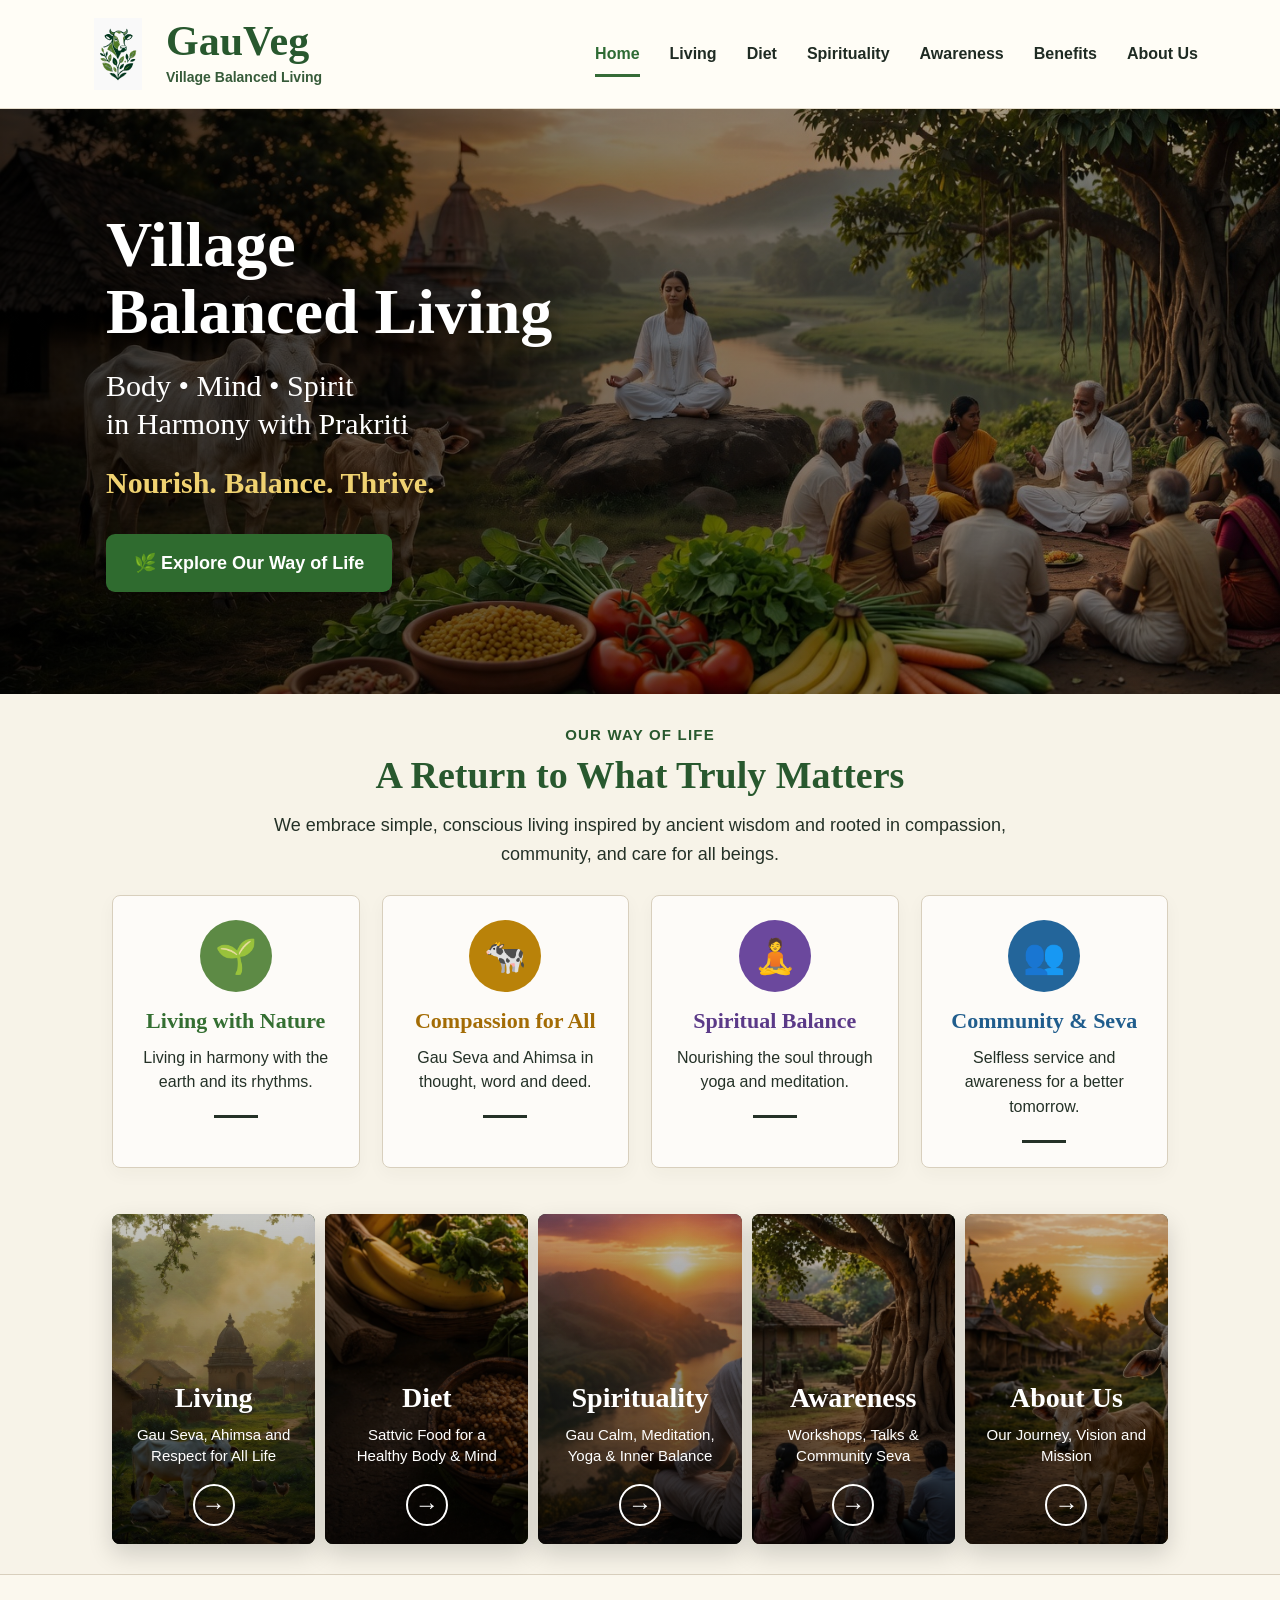
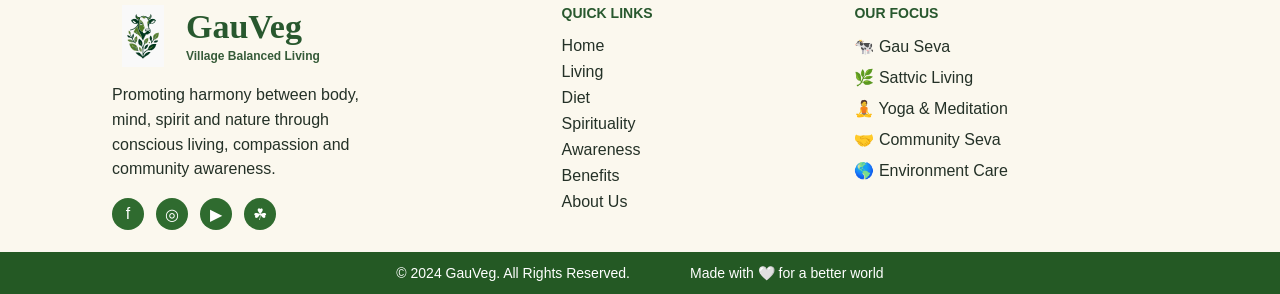
==== index.html @ 04fe0475 "Add files via upload" ====
<!DOCTYPE html>
<html lang="en">
<head>
  <meta charset="UTF-8" />
  <meta name="viewport" content="width=device-width, initial-scale=1.0" />
  <title>GauVeg | Village Balanced Living</title>
  <link rel="stylesheet" href="css/styles.css" />
</head>

<body>

<header class="navbar">
  <div class="nav-inner">
    <a href="index.html" class="brand">
      <img src="images/GauVegLogo.svg" alt="GauVeg Logo" />
      <div>
        <strong>GauVeg</strong>
        <span>Village Balanced Living</span>
      </div>
    </a>

    <nav class="nav-links">
      <a href="index.html" class="active">Home</a>
      <a href="living.html">Living</a>
      <a href="diet.html">Diet</a>
      <a href="spirituality.html">Spirituality</a>
      <a href="awareness.html">Awareness</a>
      <a href="benefits.html">Benefits</a>
      <a href="about.html">About Us</a>
    </nav>
  </div>
</header>

<section class="hero">
  <img src="images/hero.jpg" class="hero-image" alt="Village balanced living" />
  <div class="hero-overlay"></div>

  <div class="hero-content">
    <h1>Village<br>Balanced Living</h1>
    <p>Body • Mind • Spirit<br>in Harmony with Prakriti</p>
    <h3>Nourish. Balance. Thrive.</h3>
    <a href="living.html" class="hero-btn">🌿 Explore Our Way of Life</a>
  </div>
</section>

<section class="intro-section">
  <p class="section-label">OUR WAY OF LIFE</p>
  <h2>A Return to What Truly Matters</h2>
  <p class="intro-text">
    We embrace simple, conscious living inspired by ancient wisdom and rooted in
    compassion, community, and care for all beings.
  </p>

  <div class="feature-grid">
    <a href="living.html" class="feature-card green">
      <div class="feature-icon">🌱</div>
      <h3>Living with Nature</h3>
      <p>Living in harmony with the earth and its rhythms.</p>
      <span></span>
    </a>

    <a href="living.html" class="feature-card saffron">
      <div class="feature-icon">🐄</div>
      <h3>Compassion for All</h3>
      <p>Gau Seva and Ahimsa in thought, word and deed.</p>
      <span></span>
    </a>

    <a href="spirituality.html" class="feature-card purple">
      <div class="feature-icon">🧘</div>
      <h3>Spiritual Balance</h3>
      <p>Nourishing the soul through yoga and meditation.</p>
      <span></span>
    </a>

    <a href="awareness.html" class="feature-card blue">
      <div class="feature-icon">👥</div>
      <h3>Community & Seva</h3>
      <p>Selfless service and awareness for a better tomorrow.</p>
      <span></span>
    </a>
  </div>
</section>

<section class="page-cards">
  <a href="living.html" class="page-card">
    <img src="images/living.jpg" alt="Living" />
    <div>
      <h3>Living</h3>
      <p>Gau Seva, Ahimsa and Respect for All Life</p>
      <b>→</b>
    </div>
  </a>

  <a href="diet.html" class="page-card">
    <img src="images/diet.jpg" alt="Diet" />
    <div>
      <h3>Diet</h3>
      <p>Sattvic Food for a Healthy Body & Mind</p>
      <b>→</b>
    </div>
  </a>

  <a href="spirituality.html" class="page-card">
    <img src="images/spiritual.jpg" alt="Spirituality" />
    <div>
      <h3>Spirituality</h3>
      <p>Gau Calm, Meditation, Yoga & Inner Balance</p>
      <b>→</b>
    </div>
  </a>

  <a href="awareness.html" class="page-card">
    <img src="images/awareness.jpg" alt="Awareness" />
    <div>
      <h3>Awareness</h3>
      <p>Workshops, Talks & Community Seva</p>
      <b>→</b>
    </div>
  </a>

  <a href="about.html" class="page-card">
    <img src="images/about.jpg" alt="About Us" />
    <div>
      <h3>About Us</h3>
      <p>Our Journey, Vision and Mission</p>
      <b>→</b>
    </div>
  </a>
</section>

<footer class="footer">
  <div class="footer-grid">

    <div class="footer-brand">
      <div class="footer-logo-row">
        <img src="images/GauVegLogo.svg" alt="GauVeg Logo" />
        <div>
          <h2>GauVeg</h2>
          <span>Village Balanced Living</span>
        </div>
      </div>

      <p>
        Promoting harmony between body, mind, spirit and nature through conscious living,
        compassion and community awareness.
      </p>

      <div class="social-row">
        <a href="#">f</a>
        <a href="#">◎</a>
        <a href="#">▶</a>
        <a href="#">☘</a>
      </div>
    </div>

    <div class="footer-links">
      <h3>Quick Links</h3>
      <a href="index.html">Home</a>
      <a href="living.html">Living</a>
      <a href="diet.html">Diet</a>
      <a href="spirituality.html">Spirituality</a>
      <a href="awareness.html">Awareness</a>
      <a href="benefits.html">Benefits</a>
      <a href="about.html">About Us</a>
    </div>

    <div class="footer-focus">
      <h3>Our Focus</h3>
      <p>🐄 Gau Seva</p>
      <p>🌿 Sattvic Living</p>
      <p>🧘 Yoga & Meditation</p>
      <p>🤝 Community Seva</p>
      <p>🌎 Environment Care</p>
    </div>

  </div>

  <div class="footer-bottom">
    <span>© 2024 GauVeg. All Rights Reserved.</span>
    <span>Made with 🤍 for a better world</span>
  </div>
</footer>

</body>
</html>
---- css/styles.css ----
* {
  box-sizing: border-box;
}

body {
  margin: 0;
  font-family: Arial, sans-serif;
  color: #243127;
  background: #f7f3e8;
  opacity: 1;
  transition: opacity 0.28s ease;
}

body.page-fade-out {
  opacity: 0;
}

a {
  text-decoration: none;
  color: inherit;
}

/* NAVIGATION */

.navbar {
  background: #fffdf6;
  border-bottom: 1px solid #e4dccb;
  position: sticky;
  top: 0;
  z-index: 100;
}

.nav-inner {
  max-width: 1180px;
  margin: auto;
  height: 108px;
  padding: 0 32px;
  display: flex;
  align-items: center;
  justify-content: space-between;
}

.brand {
  display: flex;
  align-items: center;
  gap: 12px;
}

.brand img {
  width: 72px;
  height: 72px;
  object-fit: contain;
  border-radius: 6px;
}

.brand strong {
  display: block;
  font-family: Georgia, serif;
  font-size: 42px;
  line-height: 0.9;
  color: #28582e;
}

.brand span {
  display: block;
  margin-top: 8px;
  font-size: 14px;
  color: #365b39;
  font-weight: 700;
}

.nav-links {
  display: flex;
  align-items: center;
  gap: 30px;
}

.nav-links a {
  font-size: 16px;
  font-weight: 700;
  color: #1f2b23;
  position: relative;
  padding: 8px 0;
}

.nav-links a::after {
  content: "";
  position: absolute;
  left: 0;
  bottom: -6px;
  width: 0;
  height: 3px;
  background: #356b37;
  transition: 0.3s ease;
}

.nav-links a:hover::after,
.nav-links a.active::after {
  width: 100%;
}

.nav-links a:hover,
.nav-links a.active {
  color: #2e6b34;
}

/* MOBILE MENU */

.menu-toggle {
  display: none;
  width: 42px;
  height: 42px;
  border: 1px solid #d8cfbd;
  background: #fffdf6;
  border-radius: 8px;
  cursor: pointer;
  padding: 9px;
}

.menu-toggle span {
  display: block;
  height: 3px;
  background: #28582e;
  border-radius: 4px;
  margin: 5px 0;
  transition: 0.25s ease;
}

.menu-toggle.active span:nth-child(1) {
  transform: translateY(8px) rotate(45deg);
}

.menu-toggle.active span:nth-child(2) {
  opacity: 0;
}

.menu-toggle.active span:nth-child(3) {
  transform: translateY(-8px) rotate(-45deg);
}

.mobile-menu {
  display: none;
  background: rgba(255, 253, 246, 0.98);
  border-top: 1px solid #e4dccb;
  padding: 18px 24px 24px;
  animation: mobileDrop 0.28s ease;
}

.mobile-menu.open {
  display: block;
}

.mobile-menu a {
  display: block;
  padding: 13px 0;
  color: #28582e;
  font-weight: 700;
  border-bottom: 1px solid #eee4d5;
}

/* HERO */

.hero {
  position: relative;
  height: 585px;
  background: #234c2b;
  overflow: hidden;
  display: flex;
  align-items: center;
}

.page-hero {
  height: 480px;
}

.hero-image {
  position: absolute;
  inset: 0;
  width: 100%;
  height: 100%;
  object-fit: cover;
}

.hero-overlay {
  position: absolute;
  inset: 0;
  background:
    linear-gradient(to right, rgba(0,0,0,0.62), rgba(0,0,0,0.18)),
    linear-gradient(to bottom, rgba(0,0,0,0.1), rgba(0,0,0,0.28));
}

.hero-content {
  position: relative;
  z-index: 2;
  max-width: 1180px;
  width: 100%;
  margin: auto;
  padding: 0 56px;
  color: white;
}

.hero-content h1 {
  font-family: Georgia, serif;
  font-size: 64px;
  line-height: 1.05;
  margin: 0 0 22px;
  color: white;
  text-shadow: 0 4px 18px rgba(0,0,0,0.35);
}

.hero-content p {
  font-family: Georgia, serif;
  font-size: 30px;
  line-height: 1.25;
  margin: 0 0 24px;
  color: white;
}

.hero-content h3 {
  font-family: Georgia, serif;
  font-size: 30px;
  margin: 0 0 34px;
  color: #f0d271;
}

.hero-btn {
  display: inline-flex;
  align-items: center;
  gap: 10px;
  background: #2f6b2f;
  color: white;
  padding: 18px 28px;
  border-radius: 9px;
  font-size: 18px;
  font-weight: 700;
  box-shadow: 0 8px 20px rgba(0,0,0,0.18);
  transition: 0.25s ease;
}

.hero-btn:hover {
  background: #245924;
  transform: translateY(-3px);
}

/* COMMON SECTIONS */

.intro-section {
  max-width: 1120px;
  margin: auto;
  padding: 32px 32px 38px;
  text-align: center;
}

.section-label {
  margin: 0 0 10px;
  color: #28582e;
  font-size: 15px;
  text-transform: uppercase;
  font-weight: 800;
  letter-spacing: 0.08em;
}

.intro-section h2,
.living-text h2 {
  font-family: Georgia, serif;
  color: #28582e;
  font-size: 38px;
  margin: 0 0 14px;
}

.intro-text {
  max-width: 760px;
  margin: 0 auto 26px;
  font-size: 18px;
  line-height: 1.6;
}

/* FEATURE CARDS */

.feature-grid {
  display: grid;
  grid-template-columns: repeat(4, 1fr);
  gap: 22px;
}

.feature-card {
  background: rgba(255,255,255,0.72);
  border: 1px solid #d8cfbd;
  border-radius: 8px;
  min-height: 228px;
  padding: 24px 20px;
  text-align: center;
  box-shadow: 0 6px 18px rgba(50,40,20,0.04);
  transition: 0.25s ease;
}

.feature-card:hover {
  transform: translateY(-7px);
  box-shadow: 0 16px 35px rgba(50,40,20,0.12);
  background: white;
}

.feature-icon {
  width: 72px;
  height: 72px;
  margin: 0 auto 16px;
  border-radius: 50%;
  color: white;
  font-size: 34px;
  display: flex;
  align-items: center;
  justify-content: center;
}

.green .feature-icon { background: #5d8a45; }
.saffron .feature-icon { background: #b98209; }
.purple .feature-icon { background: #6b489d; }
.blue .feature-icon { background: #23659a; }

.green h3 { color: #346f32; }
.saffron h3 { color: #a36c05; }
.purple h3 { color: #5b3a88; }
.blue h3 { color: #205d8d; }

.feature-card h3 {
  font-family: Georgia, serif;
  font-size: 22px;
  margin: 0 0 12px;
}

.feature-card p {
  font-size: 16px;
  line-height: 1.55;
  margin: 0;
}

.feature-card span {
  display: block;
  width: 44px;
  height: 3px;
  margin: 20px auto 0;
  background: currentColor;
}

/* SPLIT SECTIONS */

.living-split {
  max-width: 1120px;
  margin: 0 auto;
  padding: 22px 32px 42px;
  display: grid;
  grid-template-columns: 1fr 1fr;
  gap: 34px;
  align-items: center;
}

.living-image img {
  width: 100%;
  height: 390px;
  object-fit: cover;
  border-radius: 12px;
  box-shadow: 0 14px 30px rgba(0,0,0,0.14);
}

.living-text {
  background: rgba(255,255,255,0.72);
  border: 1px solid #d8cfbd;
  border-radius: 12px;
  padding: 34px;
}

.living-text p {
  font-size: 17px;
  line-height: 1.65;
  color: #3f4a40;
}

/* QUOTE */

.quote-band {
  max-width: 1120px;
  margin: 4px auto 28px;
  padding: 0 32px;
}

.quote-band div {
  min-height: 210px;
  background:
    linear-gradient(to right, rgba(0,0,0,0.58), rgba(0,0,0,0.18)),
    url("../images/living.jpg");
  background-size: cover;
  background-position: center;
  border-radius: 12px;
  display: flex;
  align-items: center;
  padding: 42px;
  color: white;
}

.quote-band p {
  max-width: 560px;
  font-family: Georgia, serif;
  font-size: 30px;
  line-height: 1.25;
  margin: 0;
}

/* PAGE CARDS */

.page-cards {
  max-width: 1120px;
  margin: 0 auto;
  padding: 8px 32px 30px;
  display: grid;
  grid-template-columns: repeat(5, 1fr);
  gap: 10px;
}

.page-card {
  height: 330px;
  position: relative;
  overflow: hidden;
  border-radius: 8px;
  background: #12351f;
  color: white;
  box-shadow: 0 10px 24px rgba(0,0,0,0.16);
  transition: 0.25s ease;
}

.page-card:hover {
  transform: translateY(-5px);
}

.page-card img {
  position: absolute;
  inset: 0;
  width: 100%;
  height: 100%;
  object-fit: cover;
  transition: 0.35s ease;
}

.page-card::after {
  content: "";
  position: absolute;
  inset: 0;
  background:
    linear-gradient(to top, rgba(0,0,0,0.74), rgba(0,0,0,0.1)),
    linear-gradient(to bottom, rgba(0,0,0,0.12), rgba(0,0,0,0.1));
}

.page-card div {
  position: absolute;
  left: 18px;
  right: 18px;
  bottom: 18px;
  z-index: 2;
  text-align: center;
}

.page-card h3 {
  font-family: Georgia, serif;
  font-size: 28px;
  margin: 0 0 10px;
}

.page-card p {
  margin: 0 0 18px;
  font-size: 15px;
  line-height: 1.4;
}

.page-card b {
  width: 42px;
  height: 42px;
  margin: auto;
  display: flex;
  align-items: center;
  justify-content: center;
  border: 2px solid white;
  border-radius: 50%;
  font-size: 24px;
}

.page-card:hover img {
  transform: scale(1.08);
}

/* DIET VARIATION */

.diet-showcase {
  max-width: 1120px;
  margin: 0 auto;
  padding: 12px 32px 34px;
  display: grid;
  grid-template-columns: 0.75fr 1.5fr 0.75fr;
  gap: 18px;
}

.diet-showcase-card {
  background: #fffdf6;
  border: 1px solid #d8cfbd;
  border-radius: 12px;
  padding: 26px;
  min-height: 260px;
  display: flex;
  flex-direction: column;
  justify-content: center;
  box-shadow: 0 8px 22px rgba(50,40,20,0.06);
  transition: 0.25s ease;
}

.diet-showcase-card:hover {
  transform: translateY(-6px);
}

.diet-showcase-card.featured {
  padding: 0;
  overflow: hidden;
  display: grid;
  grid-template-columns: 1fr 1fr;
}

.diet-showcase-card.featured img {
  width: 100%;
  height: 100%;
  object-fit: cover;
}

.diet-showcase-card.featured div {
  padding: 30px;
}

.food-grid {
  display: grid;
  grid-template-columns: repeat(3, 1fr);
  gap: 18px;
  margin-top: 26px;
}

.food-card {
  background: #fffdf6;
  border: 1px solid #d8cfbd;
  border-radius: 12px;
  padding: 24px;
  text-align: center;
  transition: 0.25s ease;
}

.food-card:hover {
  transform: translateY(-6px);
}

.food-card div {
  width: 58px;
  height: 58px;
  margin: 0 auto 14px;
  background: #e8f1ea;
  border-radius: 50%;
  display: flex;
  align-items: center;
  justify-content: center;
  font-size: 28px;
}

/* FOOTER */

.footer {
  background: #fbf8ee;
  border-top: 1px solid #d8cfbd;
}

.footer-grid {
  max-width: 1120px;
  margin: auto;
  padding: 30px 32px 22px;
  display: grid;
  grid-template-columns: 1.3fr 0.8fr 1fr;
  gap: 42px;
}

.footer-logo-row {
  display: flex;
  align-items: center;
  gap: 12px;
}

.footer-logo-row img {
  width: 62px;
  height: 62px;
  object-fit: contain;
}

.footer-logo-row h2 {
  font-family: Georgia, serif;
  color: #28582e;
  font-size: 34px;
  margin: 0;
}

.footer-logo-row span {
  color: #365b39;
  font-size: 12px;
  font-weight: 700;
}

.footer-brand p {
  max-width: 280px;
  margin: 16px 0;
  line-height: 1.55;
}

.social-row {
  display: flex;
  gap: 12px;
}

.social-row a {
  width: 32px;
  height: 32px;
  background: #2f6b2f;
  color: white;
  display: flex;
  align-items: center;
  justify-content: center;
  border-radius: 50%;
}

.footer h3 {
  color: #28582e;
  text-transform: uppercase;
  font-size: 14px;
  margin: 0 0 16px;
}

.footer-links a {
  display: block;
  margin-bottom: 8px;
}

.footer-focus p {
  margin: 0 0 12px;
}

.footer-bottom {
  background: #245924;
  color: white;
  padding: 13px 32px;
  display: flex;
  justify-content: center;
  gap: 60px;
  font-size: 14px;
}

/* MOTION */

.reveal {
  opacity: 0;
  transform: translateY(28px);
  transition: opacity 0.7s ease, transform 0.7s ease;
}

.reveal.visible {
  opacity: 1;
  transform: translateY(0);
}

@keyframes mobileDrop {
  from {
    opacity: 0;
    transform: translateY(-12px);
  }

  to {
    opacity: 1;
    transform: translateY(0);
  }
}

/* RESPONSIVE */

@media (max-width: 1050px) {
  .menu-toggle {
    display: block;
  }

  .nav-links {
    display: none;
  }

  .nav-inner {
    flex-direction: row;
    height: 88px;
  }

  .feature-grid,
  .page-cards,
  .footer-grid,
  .living-split,
  .diet-showcase,
  .diet-showcase-card.featured,
  .food-grid {
    grid-template-columns: 1fr;
  }

  .page-card {
    height: 280px;
  }
}

@media (max-width: 560px) {
  .brand img {
    width: 58px;
    height: 58px;
  }

  .brand strong {
    font-size: 34px;
  }

  .hero {
    height: 500px;
  }

  .hero-content {
    padding: 0 26px;
  }

  .hero-content h1 {
    font-size: 42px;
  }

  .hero-content p,
  .hero-content h3 {
    font-size: 23px;
  }

  .footer-bottom {
    flex-direction: column;
    gap: 8px;
    text-align: center;
  }
}
.diet-rhythm {
  max-width: 1120px;
  margin: 8px auto 34px;
  padding: 34px 32px;
  display: grid;
  grid-template-columns: 0.85fr 1.15fr;
  gap: 34px;
  align-items: center;
  background: #fff8dd;
  border-top: 1px solid #d8cfbd;
  border-bottom: 1px solid #d8cfbd;
}

.rhythm-heading h2 {
  font-family: Georgia, serif;
  color: #28582e;
  font-size: 38px;
  margin: 0 0 14px;
}

.rhythm-heading p {
  color: #3f4a40;
  line-height: 1.6;
}

.rhythm-list {
  display: grid;
  gap: 14px;
}

.rhythm-list div {
  background: #fffdf6;
  border: 1px solid #d8cfbd;
  border-radius: 10px;
  padding: 18px;
}

.rhythm-list strong {
  display: block;
  color: #a36c05;
  font-size: 18px;
  margin-bottom: 8px;
}

.rhythm-list p {
  margin: 0;
  color: #3f4a40;
  line-height: 1.55;
}

@media (max-width: 950px) {
  .diet-rhythm {
    grid-template-columns: 1fr;
  }
}
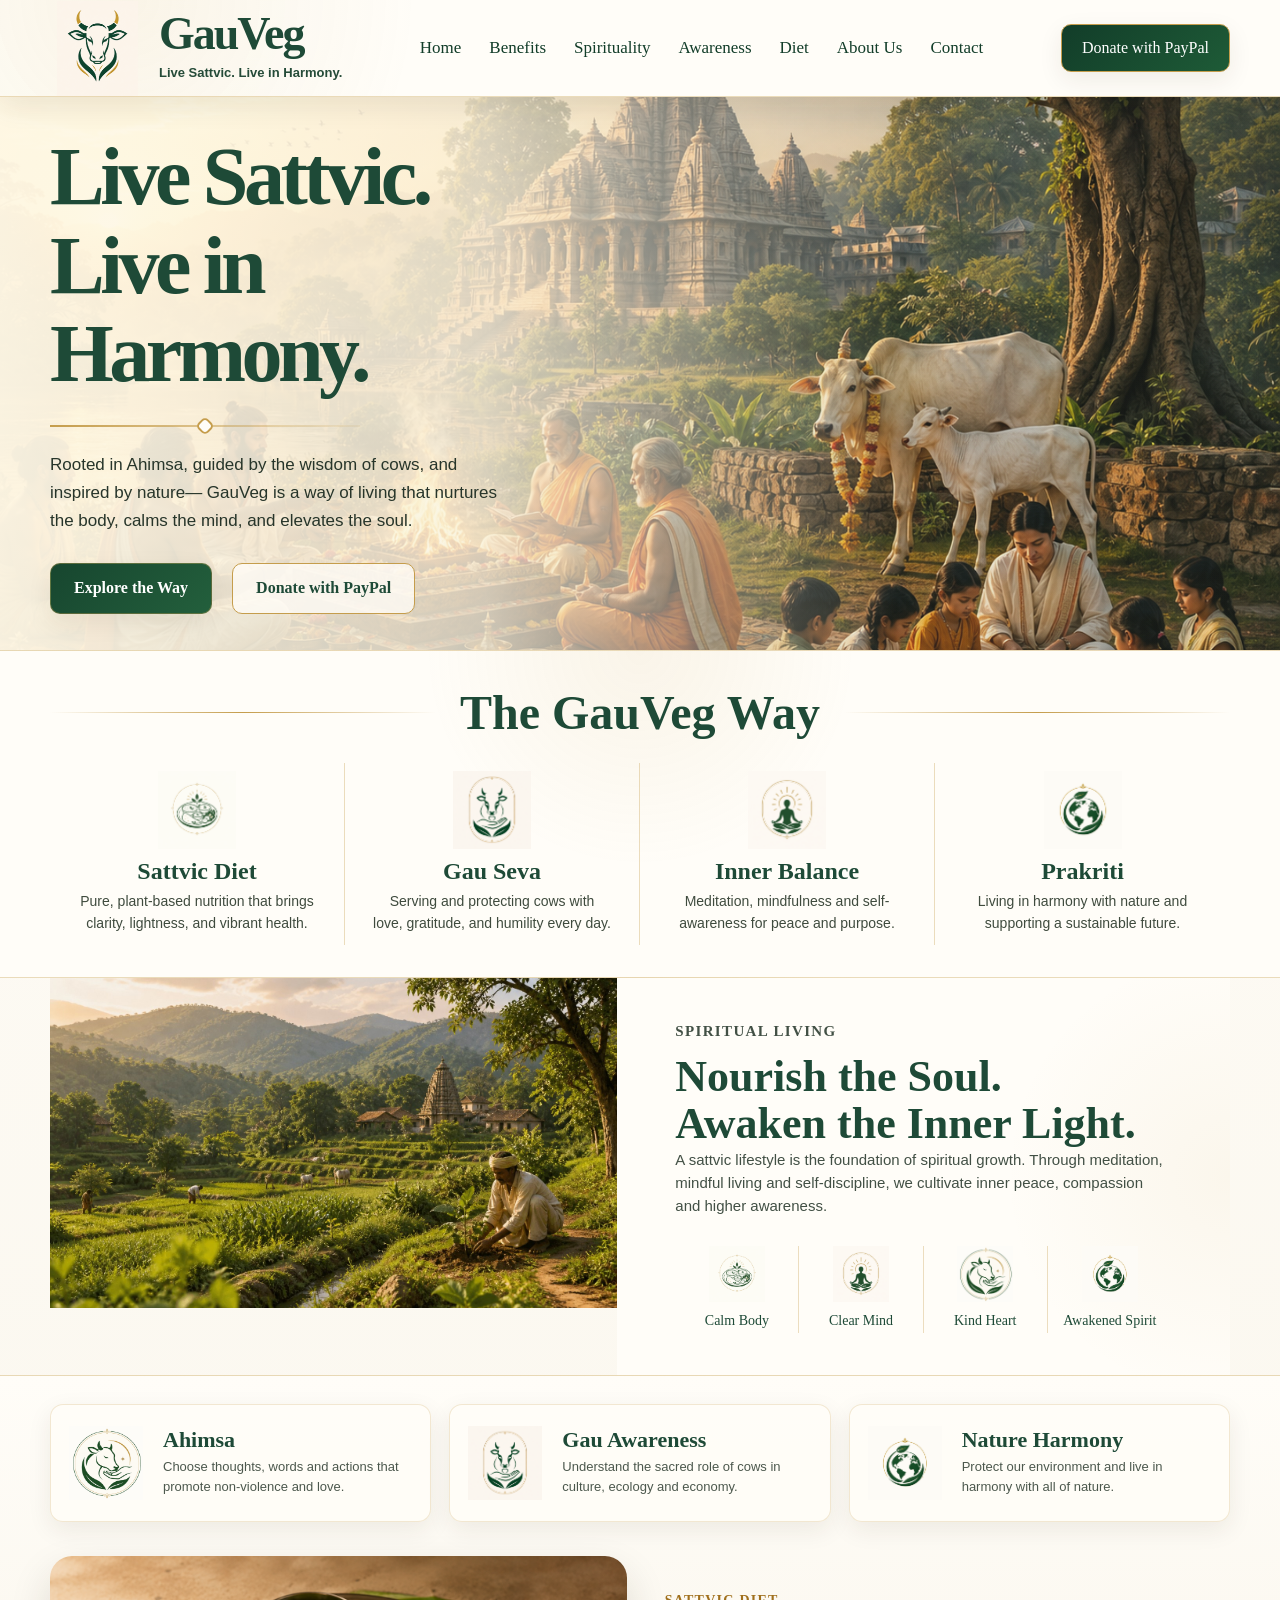
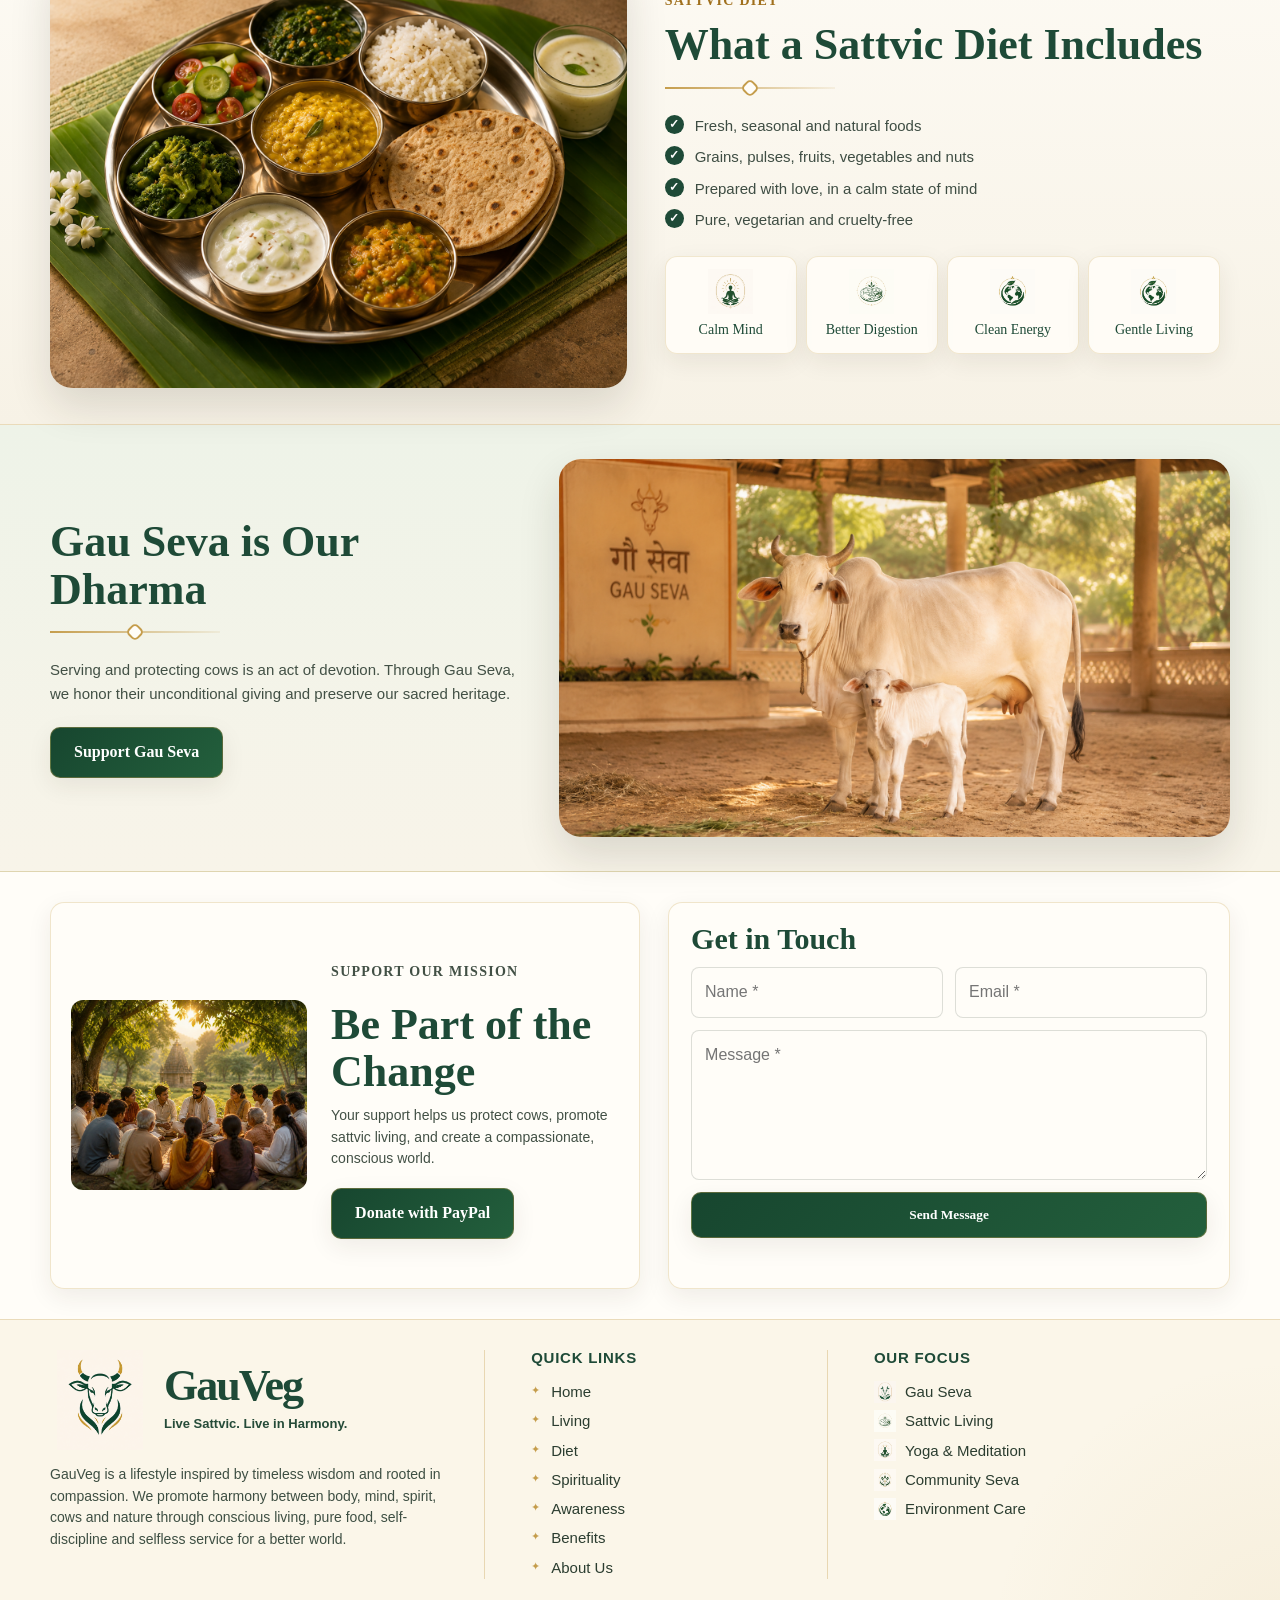
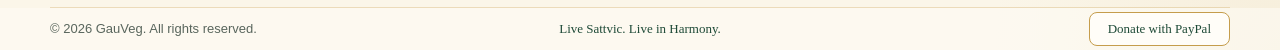
==== commit 9007dd47: "Add files via upload" ====
--- a/index.html
+++ b/index.html
@@ -1,186 +1,322 @@
-<!DOCTYPE html>
-<html lang="en">
-<head>
-  <meta charset="UTF-8" />
-  <meta name="viewport" content="width=device-width, initial-scale=1.0" />
-  <title>GauVeg | Village Balanced Living</title>
-  <link rel="stylesheet" href="css/styles.css" />
-</head>
-
-<body>
-
-<header class="navbar">
-  <div class="nav-inner">
-    <a href="index.html" class="brand">
-      <img src="images/GauVegLogo.svg" alt="GauVeg Logo" />
-      <div>
-        <strong>GauVeg</strong>
-        <span>Village Balanced Living</span>
-      </div>
-    </a>
-
-    <nav class="nav-links">
-      <a href="index.html" class="active">Home</a>
-      <a href="living.html">Living</a>
-      <a href="diet.html">Diet</a>
-      <a href="spirituality.html">Spirituality</a>
-      <a href="awareness.html">Awareness</a>
-      <a href="benefits.html">Benefits</a>
-      <a href="about.html">About Us</a>
-    </nav>
-  </div>
-</header>
-
-<section class="hero">
-  <img src="images/hero.jpg" class="hero-image" alt="Village balanced living" />
-  <div class="hero-overlay"></div>
-
-  <div class="hero-content">
-    <h1>Village<br>Balanced Living</h1>
-    <p>Body • Mind • Spirit<br>in Harmony with Prakriti</p>
-    <h3>Nourish. Balance. Thrive.</h3>
-    <a href="living.html" class="hero-btn">🌿 Explore Our Way of Life</a>
-  </div>
-</section>
-
-<section class="intro-section">
-  <p class="section-label">OUR WAY OF LIFE</p>
-  <h2>A Return to What Truly Matters</h2>
-  <p class="intro-text">
-    We embrace simple, conscious living inspired by ancient wisdom and rooted in
-    compassion, community, and care for all beings.
-  </p>
-
-  <div class="feature-grid">
-    <a href="living.html" class="feature-card green">
-      <div class="feature-icon">🌱</div>
-      <h3>Living with Nature</h3>
-      <p>Living in harmony with the earth and its rhythms.</p>
-      <span></span>
-    </a>
-
-    <a href="living.html" class="feature-card saffron">
-      <div class="feature-icon">🐄</div>
-      <h3>Compassion for All</h3>
-      <p>Gau Seva and Ahimsa in thought, word and deed.</p>
-      <span></span>
-    </a>
-
-    <a href="spirituality.html" class="feature-card purple">
-      <div class="feature-icon">🧘</div>
-      <h3>Spiritual Balance</h3>
-      <p>Nourishing the soul through yoga and meditation.</p>
-      <span></span>
-    </a>
-
-    <a href="awareness.html" class="feature-card blue">
-      <div class="feature-icon">👥</div>
-      <h3>Community & Seva</h3>
-      <p>Selfless service and awareness for a better tomorrow.</p>
-      <span></span>
-    </a>
-  </div>
-</section>
-
-<section class="page-cards">
-  <a href="living.html" class="page-card">
-    <img src="images/living.jpg" alt="Living" />
-    <div>
-      <h3>Living</h3>
-      <p>Gau Seva, Ahimsa and Respect for All Life</p>
-      <b>→</b>
-    </div>
-  </a>
-
-  <a href="diet.html" class="page-card">
-    <img src="images/diet.jpg" alt="Diet" />
-    <div>
-      <h3>Diet</h3>
-      <p>Sattvic Food for a Healthy Body & Mind</p>
-      <b>→</b>
-    </div>
-  </a>
-
-  <a href="spirituality.html" class="page-card">
-    <img src="images/spiritual.jpg" alt="Spirituality" />
-    <div>
-      <h3>Spirituality</h3>
-      <p>Gau Calm, Meditation, Yoga & Inner Balance</p>
-      <b>→</b>
-    </div>
-  </a>
-
-  <a href="awareness.html" class="page-card">
-    <img src="images/awareness.jpg" alt="Awareness" />
-    <div>
-      <h3>Awareness</h3>
-      <p>Workshops, Talks & Community Seva</p>
-      <b>→</b>
-    </div>
-  </a>
-
-  <a href="about.html" class="page-card">
-    <img src="images/about.jpg" alt="About Us" />
-    <div>
-      <h3>About Us</h3>
-      <p>Our Journey, Vision and Mission</p>
-      <b>→</b>
-    </div>
-  </a>
-</section>
-
-<footer class="footer">
-  <div class="footer-grid">
-
-    <div class="footer-brand">
-      <div class="footer-logo-row">
-        <img src="images/GauVegLogo.svg" alt="GauVeg Logo" />
-        <div>
-          <h2>GauVeg</h2>
-          <span>Village Balanced Living</span>
-        </div>
-      </div>
-
-      <p>
-        Promoting harmony between body, mind, spirit and nature through conscious living,
-        compassion and community awareness.
-      </p>
-
-      <div class="social-row">
-        <a href="#">f</a>
-        <a href="#">◎</a>
-        <a href="#">▶</a>
-        <a href="#">☘</a>
-      </div>
-    </div>
-
-    <div class="footer-links">
-      <h3>Quick Links</h3>
-      <a href="index.html">Home</a>
-      <a href="living.html">Living</a>
-      <a href="diet.html">Diet</a>
-      <a href="spirituality.html">Spirituality</a>
-      <a href="awareness.html">Awareness</a>
-      <a href="benefits.html">Benefits</a>
-      <a href="about.html">About Us</a>
-    </div>
-
-    <div class="footer-focus">
-      <h3>Our Focus</h3>
-      <p>🐄 Gau Seva</p>
-      <p>🌿 Sattvic Living</p>
-      <p>🧘 Yoga & Meditation</p>
-      <p>🤝 Community Seva</p>
-      <p>🌎 Environment Care</p>
-    </div>
-
-  </div>
-
-  <div class="footer-bottom">
-    <span>© 2024 GauVeg. All Rights Reserved.</span>
-    <span>Made with 🤍 for a better world</span>
-  </div>
-</footer>
-
-</body>
-</html>+<!DOCTYPE html>
+<html lang="en">
+<head>
+  <meta charset="UTF-8" />
+  <meta name="viewport" content="width=device-width, initial-scale=1.0" />
+
+  <title>GauVeg | Live Sattvic. Live in Harmony.</title>
+  <meta name="description" content="GauVeg promotes sattvic living, Gau Seva, spiritual awareness, compassion, and harmony with nature." />
+
+  <link rel="icon" href="assets/favicons/favicon-app-icon.png" sizes="any" />
+  <link rel="icon" type="image/svg+xml" href="assets/favicons/favicon-app-icon.png" />
+  <link rel="apple-touch-icon" href="assets/favicons/favicon-app-icon.png" />
+  <link rel="stylesheet" href="styles.css" />
+</head>
+
+<body>
+  <header class="site-header">
+    <div class="container nav-shell">
+      <a href="#home" class="brand" aria-label="GauVeg home">
+        <img src="assets/logos/logo-header-emblem.png" alt="GauVeg cow logo" />
+        <span>
+          <strong>GauVeg</strong>
+          <small>Live Sattvic. Live in Harmony.</small>
+        </span>
+      </a>
+
+      <input type="checkbox" id="nav-toggle" class="nav-toggle" aria-label="Open navigation" />
+      <label for="nav-toggle" class="hamburger" aria-hidden="true">
+        <span></span><span></span><span></span>
+      </label>
+
+      <nav class="main-nav" aria-label="Primary navigation">
+        <a href="#home">Home</a>
+        <a href="#benefits">Benefits</a>
+        <a href="#spirituality">Spirituality</a>
+        <a href="#awareness">Awareness</a>
+        <a href="#diet">Diet</a>
+        <a href="#about">About Us</a>
+        <a href="#contact">Contact</a>
+      </nav>
+
+      <a class="donate-nav" href="https://www.paypal.com/donate/?hosted_button_id=8T9EJ3S82WH7Y" target="_blank" rel="noopener">
+        Donate with PayPal
+      </a>
+    </div>
+  </header>
+
+  <main id="home">
+    <section class="hero">
+      <div class="hero-bg">
+        <img src="assets/images/hero-landscape.jpg" alt="Temple landscape with peaceful cows and nature" />
+      </div>
+
+      <div class="container hero-content">
+        <div class="hero-copy">
+          <h1>Live Sattvic.<br />Live in Harmony.</h1>
+          <div class="gold-rule" aria-hidden="true"><span></span></div>
+          <p>
+            Rooted in Ahimsa, guided by the wisdom of cows, and inspired by nature—
+            GauVeg is a way of living that nurtures the body, calms the mind,
+            and elevates the soul.
+          </p>
+
+          <div class="hero-actions">
+            <a class="btn btn-primary" href="#benefits">Explore the Way</a>
+            <a class="btn btn-secondary" href="https://www.paypal.com/donate/?hosted_button_id=8T9EJ3S82WH7Y" target="_blank" rel="noopener">
+              Donate with PayPal
+            </a>
+          </div>
+        </div>
+      </div>
+    </section>
+
+    <section id="benefits" class="way-section">
+      <div class="container">
+        <div class="section-title">
+          <div class="line"></div>
+          <h2>The GauVeg Way</h2>
+          <div class="line"></div>
+        </div>
+
+        <div class="way-grid">
+          <article>
+            <img src="assets/icons/icon-sattvic-living.png" alt="" aria-hidden="true" />
+            <h3>Sattvic Diet</h3>
+            <p>Pure, plant-based nutrition that brings clarity, lightness, and vibrant health.</p>
+          </article>
+
+          <article>
+            <img src="assets/icons/icon-gau-seva.png" alt="" aria-hidden="true" />
+            <h3>Gau Seva</h3>
+            <p>Serving and protecting cows with love, gratitude, and humility every day.</p>
+          </article>
+
+          <article>
+            <img src="assets/icons/icon-yoga-meditation.png" alt="" aria-hidden="true" />
+            <h3>Inner Balance</h3>
+            <p>Meditation, mindfulness and self-awareness for peace and purpose.</p>
+          </article>
+
+          <article>
+            <img src="assets/icons/icon-environment-care.png" alt="" aria-hidden="true" />
+            <h3>Prakriti</h3>
+            <p>Living in harmony with nature and supporting a sustainable future.</p>
+          </article>
+        </div>
+      </div>
+    </section>
+
+    <section id="spirituality" class="spiritual-section panel-section">
+      <div class="container split-panel">
+        <div class="image-panel">
+          <img src="assets/images/spirituality.jpg" alt="Meditation and sunrise in a spiritual landscape" />
+        </div>
+
+        <div class="copy-panel">
+          <p class="eyebrow">Spiritual Living</p>
+          <h2>Nourish the Soul.<br />Awaken the Inner Light.</h2>
+          <p>
+            A sattvic lifestyle is the foundation of spiritual growth. Through meditation,
+            mindful living and self-discipline, we cultivate inner peace, compassion
+            and higher awareness.
+          </p>
+
+          <div class="mini-icons">
+            <div>
+              <img src="assets/icons/icon-sattvic-living.png" alt="" aria-hidden="true" />
+              <span>Calm Body</span>
+            </div>
+            <div>
+              <img src="assets/icons/icon-yoga-meditation.png" alt="" aria-hidden="true" />
+              <span>Clear Mind</span>
+            </div>
+            <div>
+              <img src="assets/icons/icon-ahimsa.png" alt="" aria-hidden="true" />
+              <span>Kind Heart</span>
+            </div>
+            <div>
+              <img src="assets/icons/icon-environment-care.png" alt="" aria-hidden="true" />
+              <span>Awakened Spirit</span>
+            </div>
+          </div>
+        </div>
+      </div>
+    </section>
+
+    <section id="awareness" class="awareness-diet-zone">
+      <div class="container">
+        <div class="awareness-cards">
+          <article>
+            <img src="assets/icons/icon-ahimsa.png" alt="" aria-hidden="true" />
+            <div>
+              <h3>Ahimsa</h3>
+              <p>Choose thoughts, words and actions that promote non-violence and love.</p>
+            </div>
+          </article>
+
+          <article>
+            <img src="assets/icons/icon-gau-seva.png" alt="" aria-hidden="true" />
+            <div>
+              <h3>Gau Awareness</h3>
+              <p>Understand the sacred role of cows in culture, ecology and economy.</p>
+            </div>
+          </article>
+
+          <article>
+            <img src="assets/icons/icon-environment-care.png" alt="" aria-hidden="true" />
+            <div>
+              <h3>Nature Harmony</h3>
+              <p>Protect our environment and live in harmony with all of nature.</p>
+            </div>
+          </article>
+        </div>
+
+        <div id="diet" class="diet-row">
+          <div class="diet-image">
+            <img src="assets/images/sattvic-meal.png" alt="Sattvic vegetarian meal" />
+          </div>
+
+          <div class="diet-copy">
+            <p class="eyebrow">Sattvic Diet</p>
+            <h2>What a Sattvic Diet Includes</h2>
+            <div class="gold-rule slim" aria-hidden="true"><span></span></div>
+
+            <ul class="check-list">
+              <li>Fresh, seasonal and natural foods</li>
+              <li>Grains, pulses, fruits, vegetables and nuts</li>
+              <li>Prepared with love, in a calm state of mind</li>
+              <li>Pure, vegetarian and cruelty-free</li>
+            </ul>
+
+            <div class="diet-benefits">
+              <article>
+                <img src="assets/icons/icon-yoga-meditation.png" alt="" aria-hidden="true" />
+                <span>Calm Mind</span>
+              </article>
+              <article>
+                <img src="assets/icons/icon-sattvic-living.png" alt="" aria-hidden="true" />
+                <span>Better Digestion</span>
+              </article>
+              <article>
+                <img src="assets/icons/icon-environment-care.png" alt="" aria-hidden="true" />
+                <span>Clean Energy</span>
+              </article>
+              <article>
+                <img src="assets/icons/icon-environment-care.png" alt="" aria-hidden="true" />
+                <span>Gentle Living</span>
+              </article>
+            </div>
+          </div>
+        </div>
+      </div>
+    </section>
+
+    <section class="gau-section">
+      <div class="container gau-row">
+        <div class="gau-copy">
+          <h2>Gau Seva is Our Dharma</h2>
+          <div class="gold-rule slim" aria-hidden="true"><span></span></div>
+          <p>
+            Serving and protecting cows is an act of devotion. Through Gau Seva,
+            we honor their unconditional giving and preserve our sacred heritage.
+          </p>
+
+          <a class="btn btn-primary" href="https://www.paypal.com/donate/?hosted_button_id=8T9EJ3S82WH7Y" target="_blank" rel="noopener">
+            Support Gau Seva
+          </a>
+        </div>
+
+        <div class="gau-image">
+          <img src="assets/images/gau-seva.jpg" alt="Cow and calf in a peaceful shelter" />
+        </div>
+      </div>
+    </section>
+
+    <section id="contact" class="support-contact">
+      <div class="container support-contact-row">
+        <div id="about" class="support-card">
+          <div class="support-photo">
+            <img src="assets/images/community.jpg" alt="Community gathering for conscious living" />
+          </div>
+
+          <div class="support-copy">
+            <p class="eyebrow">Support Our Mission</p>
+            <h2>Be Part of the Change</h2>
+            <p>
+              Your support helps us protect cows, promote sattvic living,
+              and create a compassionate, conscious world.
+            </p>
+            <a class="btn btn-primary" href="https://www.paypal.com/donate/?hosted_button_id=8T9EJ3S82WH7Y" target="_blank" rel="noopener">
+              Donate with PayPal
+            </a>
+          </div>
+        </div>
+
+        <form id="contactForm" class="contact-form">
+          <h2>Get in Touch</h2>
+          <div class="field-row">
+            <input type="text" name="name" placeholder="Name *" required />
+            <input type="email" name="email" placeholder="Email *" required />
+          </div>
+          <textarea name="message" rows="5" placeholder="Message *" required></textarea>
+          <button type="submit" class="btn btn-primary">Send Message</button>
+          <p id="formStatus" class="form-status" aria-live="polite"></p>
+        </form>
+      </div>
+    </section>
+  </main>
+
+  <footer class="site-footer">
+    <div class="container footer-main">
+      <div class="footer-about">
+        <a class="footer-brand" href="#home">
+          <img src="assets/logos/logo-header-emblem.png" alt="GauVeg logo" />
+          <span>
+            <strong>GauVeg</strong>
+            <small>Live Sattvic. Live in Harmony.</small>
+          </span>
+        </a>
+
+        <p>
+          GauVeg is a lifestyle inspired by timeless wisdom and rooted in compassion.
+          We promote harmony between body, mind, spirit, cows and nature through
+          conscious living, pure food, self-discipline and selfless service for a better world.
+        </p>
+      </div>
+
+      <div class="footer-links">
+        <h3>Quick Links</h3>
+        <a href="#home">Home</a>
+        <a href="#benefits">Living</a>
+        <a href="#diet">Diet</a>
+        <a href="#spirituality">Spirituality</a>
+        <a href="#awareness">Awareness</a>
+        <a href="#benefits">Benefits</a>
+        <a href="#about">About Us</a>
+      </div>
+
+      <div class="footer-focus">
+        <h3>Our Focus</h3>
+        <div><img src="assets/icons/icon-gau-seva.png" alt="" aria-hidden="true" /> Gau Seva</div>
+        <div><img src="assets/icons/icon-sattvic-living.png" alt="" aria-hidden="true" /> Sattvic Living</div>
+        <div><img src="assets/icons/icon-yoga-meditation.png" alt="" aria-hidden="true" /> Yoga &amp; Meditation</div>
+        <div><img src="assets/icons/icon-community-seva.png" alt="" aria-hidden="true" /> Community Seva</div>
+        <div><img src="assets/icons/icon-environment-care.png" alt="" aria-hidden="true" /> Environment Care</div>
+      </div>
+    </div>
+
+    <div class="footer-bottom">
+      <div class="container footer-bottom-inner">
+        <p>© 2026 GauVeg. All rights reserved.</p>
+        <p>Live Sattvic. Live in Harmony.</p>
+        <a href="https://www.paypal.com/donate/?hosted_button_id=8T9EJ3S82WH7Y" target="_blank" rel="noopener">
+          Donate with PayPal
+        </a>
+      </div>
+    </div>
+  </footer>
+
+  <script src="contact-form.js"></script>
+</body>
+</html>
--- a/styles.css
+++ b/styles.css
@@ -0,0 +1,1133 @@
+/* ==========================================================
+   GauVeg Website V4
+   Premium Indian organic editorial approach
+   ========================================================== */
+
+:root {
+  --cream: #f7f2e6;
+  --cream-2: #fffdf8;
+  --warm: #efe4cc;
+  --green: #1e4a37;
+  --green-2: #123d29;
+  --green-3: #6e8c6a;
+  --gold: #c59d4c;
+  --gold-2: #d9b66b;
+  --ink: #233328;
+  --muted: #5c6a5f;
+  --line: rgba(197, 157, 76, 0.36);
+  --shadow: 0 18px 42px rgba(45, 35, 20, 0.14);
+  --soft-shadow: 0 8px 24px rgba(45, 35, 20, 0.08);
+  --max: 1180px;
+}
+
+* {
+  box-sizing: border-box;
+}
+
+html {
+  scroll-behavior: smooth;
+  scroll-padding-top: 92px;
+}
+
+body {
+  margin: 0;
+  color: var(--ink);
+  background:
+    radial-gradient(circle at top left, rgba(197, 157, 76, 0.12), transparent 28%),
+    linear-gradient(180deg, #fffdf8 0%, #f7f2e6 100%);
+  font-family: Arial, Helvetica, sans-serif;
+  line-height: 1.55;
+}
+
+img {
+  display: block;
+  max-width: 100%;
+}
+
+a {
+  color: inherit;
+  text-decoration: none;
+}
+
+.container {
+  width: min(var(--max), calc(100% - 36px));
+  margin-inline: auto;
+}
+
+h1,
+h2,
+h3 {
+  margin: 0;
+  color: var(--green);
+  font-family: Georgia, "Times New Roman", serif;
+  line-height: 1.08;
+}
+
+p {
+  margin: 0;
+}
+
+.site-header {
+  position: sticky;
+  top: 0;
+  z-index: 50;
+  background:
+    radial-gradient(circle at 10% 0%, rgba(197, 157, 76, 0.09), transparent 25%),
+    rgba(255, 253, 248, 0.96);
+  border-bottom: 1px solid rgba(197, 157, 76, 0.35);
+  box-shadow: 0 10px 26px rgba(34, 27, 18, 0.08);
+  backdrop-filter: blur(16px);
+}
+
+.nav-shell {
+  min-height: 88px;
+  display: grid;
+  grid-template-columns: auto 1fr auto;
+  gap: 24px;
+  align-items: center;
+}
+
+.brand {
+  display: inline-flex;
+  align-items: center;
+  gap: 12px;
+}
+
+.brand img {
+  width: 60px;
+  height: 60px;
+}
+
+.brand span {
+  display: grid;
+}
+
+.brand strong {
+  color: var(--green);
+  font-family: Georgia, "Times New Roman", serif;
+  font-size: 41px;
+  line-height: 0.9;
+  letter-spacing: -0.035em;
+}
+
+.brand small {
+  margin-top: 8px;
+  color: #2d4e3a;
+  font-size: 12px;
+  font-weight: 700;
+}
+
+.main-nav {
+  justify-self: center;
+  display: flex;
+  align-items: center;
+  gap: clamp(16px, 2.3vw, 28px);
+  color: var(--green-2);
+  font-family: Georgia, "Times New Roman", serif;
+  font-size: 17px;
+}
+
+.main-nav a {
+  position: relative;
+  padding: 8px 0;
+}
+
+.main-nav a::after {
+  content: "";
+  position: absolute;
+  left: 50%;
+  bottom: 0;
+  width: 0;
+  height: 2px;
+  border-radius: 99px;
+  background: var(--gold);
+  transform: translateX(-50%);
+  transition: width 0.22s ease;
+}
+
+.main-nav a:hover::after {
+  width: 100%;
+}
+
+.donate-nav {
+  justify-self: end;
+  display: inline-flex;
+  min-height: 44px;
+  align-items: center;
+  justify-content: center;
+  padding: 11px 20px;
+  border-radius: 10px;
+  color: #fff;
+  background: linear-gradient(135deg, var(--green-2), #1e5b37);
+  border: 1px solid var(--gold);
+  box-shadow: var(--soft-shadow);
+  font-family: Georgia, "Times New Roman", serif;
+  font-size: 16px;
+}
+
+.nav-toggle,
+.hamburger {
+  display: none;
+}
+
+.btn {
+  display: inline-flex;
+  min-height: 46px;
+  align-items: center;
+  justify-content: center;
+  gap: 8px;
+  padding: 12px 23px;
+  border-radius: 10px;
+  border: 1px solid transparent;
+  font-weight: 700;
+  font-family: Georgia, "Times New Roman", serif;
+  transition: transform 0.22s ease, box-shadow 0.22s ease, filter 0.22s ease;
+  cursor: pointer;
+}
+
+.btn:hover {
+  transform: translateY(-2px);
+  box-shadow: var(--shadow);
+  filter: saturate(1.08);
+}
+
+.btn-primary {
+  color: #fff;
+  background: linear-gradient(135deg, #17462f, #235f3c);
+  border-color: rgba(197, 157, 76, 0.38);
+  box-shadow: var(--soft-shadow);
+}
+
+.btn-secondary {
+  color: var(--green);
+  background: rgba(255, 253, 248, 0.78);
+  border-color: var(--gold);
+}
+
+/* Hero */
+
+.hero {
+  position: relative;
+  min-height: 430px;
+  overflow: hidden;
+  border-bottom: 1px solid var(--line);
+}
+
+.hero-bg {
+  position: absolute;
+  inset: 0;
+}
+
+.hero-bg::after {
+  content: "";
+  position: absolute;
+  inset: 0;
+  background:
+    linear-gradient(90deg, rgba(255, 248, 230, 0.96) 0%, rgba(255, 248, 230, 0.78) 38%, rgba(255, 248, 230, 0.08) 70%),
+    linear-gradient(180deg, rgba(30, 74, 55, 0.03), rgba(30, 74, 55, 0.10));
+}
+
+.hero-bg img {
+  width: 100%;
+  height: 100%;
+  object-fit: cover;
+}
+
+.hero-content {
+  position: relative;
+  z-index: 2;
+  min-height: 430px;
+  display: flex;
+  align-items: center;
+}
+
+.hero-copy {
+  max-width: 540px;
+  padding: 36px 0;
+}
+
+.hero h1 {
+  font-size: clamp(52px, 7vw, 82px);
+  letter-spacing: -0.055em;
+}
+
+.hero p {
+  max-width: 470px;
+  color: #27352a;
+  font-size: 17px;
+  line-height: 1.65;
+}
+
+.hero-actions {
+  display: flex;
+  flex-wrap: wrap;
+  gap: 20px;
+  margin-top: 28px;
+}
+
+.gold-rule {
+  position: relative;
+  width: 310px;
+  height: 18px;
+  margin: 18px 0 16px;
+}
+
+.gold-rule::before {
+  content: "";
+  position: absolute;
+  top: 8px;
+  left: 0;
+  right: 0;
+  height: 2px;
+  background: linear-gradient(90deg, var(--gold), rgba(197, 157, 76, 0.10));
+}
+
+.gold-rule span {
+  position: absolute;
+  left: 50%;
+  top: 2px;
+  width: 14px;
+  height: 14px;
+  border: 2px solid var(--gold);
+  border-radius: 5px;
+  background: var(--cream-2);
+  transform: translateX(-50%) rotate(45deg);
+}
+
+.gold-rule.slim {
+  width: 170px;
+  margin: 10px 0 17px;
+}
+
+/* The GauVeg Way */
+
+.way-section {
+  padding: 36px 0 32px;
+  background:
+    radial-gradient(circle at center top, rgba(197, 157, 76, 0.09), transparent 30%),
+    var(--cream-2);
+  border-bottom: 1px solid var(--line);
+}
+
+.section-title {
+  display: grid;
+  grid-template-columns: 1fr auto 1fr;
+  gap: 24px;
+  align-items: center;
+  margin-bottom: 25px;
+}
+
+.section-title .line {
+  height: 1px;
+  background: linear-gradient(90deg, transparent, var(--gold), transparent);
+}
+
+.section-title h2 {
+  font-size: clamp(34px, 4vw, 48px);
+  text-align: center;
+}
+
+.way-grid {
+  display: grid;
+  grid-template-columns: repeat(4, 1fr);
+}
+
+.way-grid article {
+  min-height: 165px;
+  padding: 8px 28px 10px;
+  text-align: center;
+  border-right: 1px solid rgba(197, 157, 76, 0.35);
+}
+
+.way-grid article:last-child {
+  border-right: 0;
+}
+
+.way-grid img {
+  width: 78px;
+  height: 78px;
+  margin: 0 auto 10px;
+}
+
+.way-grid h3 {
+  margin-bottom: 6px;
+  font-size: 24px;
+}
+
+.way-grid p {
+  color: #3f4b3e;
+  font-size: 14px;
+}
+
+/* Spiritual */
+
+.panel-section {
+  border-bottom: 1px solid var(--line);
+}
+
+.split-panel {
+  display: grid;
+  grid-template-columns: 1fr 1.08fr;
+  align-items: stretch;
+}
+
+.image-panel {
+  min-height: 300px;
+}
+
+.image-panel img {
+  width: 100%;
+  height: 100%;
+  min-height: 300px;
+  max-height: 330px;
+  object-fit: cover;
+}
+
+.copy-panel {
+  padding: 42px clamp(28px, 5vw, 58px);
+  background:
+    radial-gradient(circle at right, rgba(197, 157, 76, 0.07), transparent 35%),
+    var(--cream-2);
+}
+
+.eyebrow {
+  margin-bottom: 10px;
+  color: #a0701d;
+  font-family: Georgia, "Times New Roman", serif;
+  font-size: 14px;
+  font-weight: 700;
+  letter-spacing: 0.09em;
+  text-transform: uppercase;
+}
+
+.copy-panel h2,
+.diet-copy h2,
+.gau-copy h2,
+.support-copy h2,
+.contact-form h2 {
+  font-size: clamp(30px, 3.8vw, 44px);
+}
+
+.copy-panel p,
+.gau-copy p,
+.support-copy p {
+  max-width: 535px;
+  color: #425045;
+  font-size: 15px;
+}
+
+.mini-icons {
+  display: grid;
+  grid-template-columns: repeat(4, 1fr);
+  gap: 0;
+  margin-top: 28px;
+}
+
+.mini-icons div {
+  text-align: center;
+  border-right: 1px solid rgba(197, 157, 76, 0.33);
+}
+
+.mini-icons div:last-child {
+  border-right: 0;
+}
+
+.mini-icons img {
+  width: 56px;
+  height: 56px;
+  margin: 0 auto 6px;
+}
+
+.mini-icons span {
+  color: var(--green);
+  font-family: Georgia, "Times New Roman", serif;
+  font-size: 14px;
+}
+
+/* Awareness + diet */
+
+.awareness-diet-zone {
+  background: linear-gradient(180deg, var(--cream-2), var(--cream));
+  border-bottom: 1px solid var(--line);
+}
+
+.awareness-cards {
+  display: grid;
+  grid-template-columns: repeat(3, 1fr);
+  gap: 18px;
+  padding: 28px 0 24px;
+}
+
+.awareness-cards article {
+  display: grid;
+  grid-template-columns: 78px 1fr;
+  gap: 16px;
+  align-items: center;
+  min-height: 118px;
+  padding: 18px;
+  border: 1px solid rgba(197, 157, 76, 0.22);
+  border-radius: 13px;
+  background: rgba(255, 253, 248, 0.90);
+  box-shadow: var(--soft-shadow);
+}
+
+.awareness-cards img {
+  width: 74px;
+  height: 74px;
+}
+
+.awareness-cards h3 {
+  margin-bottom: 5px;
+  font-size: 22px;
+}
+
+.awareness-cards p {
+  color: #4c584d;
+  font-size: 13px;
+}
+
+.diet-row {
+  display: grid;
+  grid-template-columns: 1.02fr 1fr;
+  gap: 38px;
+  align-items: center;
+  padding: 10px 0 36px;
+}
+
+.diet-image img {
+  width: 100%;
+  min-height: 290px;
+  max-height: 330px;
+  object-fit: cover;
+  border-radius: 22px;
+  box-shadow: var(--shadow);
+}
+
+.diet-copy {
+  padding-right: 10px;
+}
+
+.check-list {
+  display: grid;
+  gap: 8px;
+  margin: 0;
+  padding: 0;
+  list-style: none;
+}
+
+.check-list li {
+  position: relative;
+  padding-left: 30px;
+  color: #3e4d43;
+  font-size: 15px;
+}
+
+.check-list li::before {
+  content: "✓";
+  position: absolute;
+  left: 0;
+  top: 1px;
+  width: 19px;
+  height: 19px;
+  display: grid;
+  place-items: center;
+  border-radius: 50%;
+  color: #fff;
+  background: var(--green);
+  font-size: 12px;
+  font-weight: 800;
+}
+
+.diet-benefits {
+  display: grid;
+  grid-template-columns: repeat(4, 1fr);
+  gap: 9px;
+  margin-top: 25px;
+}
+
+.diet-benefits article {
+  min-height: 96px;
+  padding: 12px 8px;
+  display: grid;
+  place-items: center;
+  text-align: center;
+  border: 1px solid rgba(197, 157, 76, 0.24);
+  border-radius: 12px;
+  background: rgba(255, 253, 248, 0.90);
+  box-shadow: var(--soft-shadow);
+}
+
+.diet-benefits img {
+  width: 45px;
+  height: 45px;
+  margin-bottom: 5px;
+}
+
+.diet-benefits span {
+  color: var(--green);
+  font-family: Georgia, "Times New Roman", serif;
+  font-size: 14px;
+}
+
+/* Gau Seva */
+
+.gau-section {
+  padding: 34px 0;
+  background: linear-gradient(180deg, #eef3e8, #f8f4e9);
+  border-bottom: 1px solid var(--line);
+}
+
+.gau-row {
+  display: grid;
+  grid-template-columns: 0.82fr 1.18fr;
+  gap: 42px;
+  align-items: center;
+}
+
+.gau-copy p {
+  margin-bottom: 22px;
+}
+
+.gau-image img {
+  width: 100%;
+  min-height: 270px;
+  max-height: 305px;
+  object-fit: cover;
+  border-radius: 22px;
+  box-shadow: var(--shadow);
+}
+
+/* Support + Contact */
+
+.support-contact {
+  padding: 30px 0;
+  background: var(--cream-2);
+  border-bottom: 1px solid var(--line);
+}
+
+.support-contact-row {
+  display: grid;
+  grid-template-columns: 1.05fr 1fr;
+  gap: 28px;
+  align-items: stretch;
+}
+
+.support-card,
+.contact-form {
+  border: 1px solid rgba(197, 157, 76, 0.26);
+  border-radius: 14px;
+  background: rgba(255, 253, 248, 0.92);
+  box-shadow: var(--soft-shadow);
+}
+
+.support-card {
+  display: grid;
+  grid-template-columns: 0.82fr 1fr;
+  gap: 24px;
+  padding: 20px;
+  align-items: center;
+}
+
+.support-photo img {
+  width: 100%;
+  min-height: 190px;
+  object-fit: cover;
+  border-radius: 12px;
+}
+
+.support-copy p {
+  margin: 9px 0 18px;
+  font-size: 14px;
+}
+
+.contact-form {
+  display: grid;
+  gap: 12px;
+  padding: 20px 22px;
+}
+
+.contact-form h2 {
+  font-size: 30px;
+}
+
+.field-row {
+  display: grid;
+  grid-template-columns: 1fr 1fr;
+  gap: 12px;
+}
+
+.contact-form input,
+.contact-form textarea {
+  width: 100%;
+  padding: 12px 13px;
+  border: 1px solid rgba(66, 80, 69, 0.18);
+  border-radius: 8px;
+  background: #fffdf8;
+  color: var(--ink);
+  font: inherit;
+  outline: none;
+  transition: border-color 0.2s ease, box-shadow 0.2s ease;
+}
+
+.contact-form textarea {
+  resize: vertical;
+  min-height: 88px;
+}
+
+.contact-form input:focus,
+.contact-form textarea:focus {
+  border-color: rgba(197, 157, 76, 0.78);
+  box-shadow: 0 0 0 4px rgba(197, 157, 76, 0.12);
+}
+
+.contact-form button {
+  width: 100%;
+}
+
+.form-status {
+  min-height: 18px;
+  color: var(--muted);
+  font-size: 13px;
+  font-weight: 700;
+}
+
+.form-status.info { color: #9b6a1a; }
+.form-status.success { color: #1d6b3f; }
+.form-status.error { color: #b2362d; }
+
+/* Footer */
+
+.site-footer {
+  background:
+    radial-gradient(circle at right bottom, rgba(197, 157, 76, 0.09), transparent 22%),
+    #fbf6e9;
+}
+
+.footer-main {
+  display: grid;
+  grid-template-columns: 1.1fr 0.75fr 0.9fr;
+  gap: 46px;
+  padding: 30px 0 28px;
+  border-bottom: 1px solid rgba(197, 157, 76, 0.30);
+}
+
+.footer-about,
+.footer-links {
+  border-right: 1px solid rgba(197, 157, 76, 0.35);
+  padding-right: 36px;
+}
+
+.footer-brand {
+  display: inline-flex;
+  align-items: center;
+  gap: 12px;
+  margin-bottom: 13px;
+}
+
+.footer-brand img {
+  width: 66px;
+  height: 66px;
+}
+
+.footer-brand span {
+  display: grid;
+}
+
+.footer-brand strong {
+  color: var(--green);
+  font-family: Georgia, "Times New Roman", serif;
+  font-size: 41px;
+  line-height: 0.95;
+}
+
+.footer-brand small {
+  margin-top: 7px;
+  color: #2d4e3a;
+  font-size: 13px;
+  font-weight: 700;
+}
+
+.footer-about p {
+  max-width: 430px;
+  color: #3e4f43;
+  font-size: 14px;
+}
+
+.footer-links,
+.footer-focus {
+  display: grid;
+  align-content: start;
+  gap: 6px;
+}
+
+.footer-links h3,
+.footer-focus h3 {
+  margin-bottom: 8px;
+  color: var(--green);
+  font-family: Arial, Helvetica, sans-serif;
+  font-size: 15px;
+  text-transform: uppercase;
+  letter-spacing: 0.05em;
+}
+
+.footer-links a {
+  position: relative;
+  padding-left: 20px;
+  color: #2b3d30;
+  font-size: 15px;
+}
+
+.footer-links a::before {
+  content: "✦";
+  position: absolute;
+  left: 0;
+  color: var(--gold);
+  font-size: 11px;
+  top: 2px;
+}
+
+.footer-focus div {
+  display: flex;
+  align-items: center;
+  gap: 9px;
+  color: #2b3d30;
+  font-size: 15px;
+}
+
+.footer-focus img {
+  width: 22px;
+  height: 22px;
+  object-fit: contain;
+}
+
+.footer-bottom {
+  background: rgba(255, 253, 248, 0.54);
+}
+
+.footer-bottom-inner {
+  min-height: 42px;
+  display: grid;
+  grid-template-columns: 1fr auto 1fr;
+  gap: 16px;
+  align-items: center;
+  color: #59665d;
+  font-size: 13px;
+}
+
+.footer-bottom-inner p:nth-child(2) {
+  justify-self: center;
+  color: var(--green);
+  font-family: Georgia, "Times New Roman", serif;
+}
+
+.footer-bottom-inner a {
+  justify-self: end;
+  display: inline-flex;
+  min-height: 32px;
+  align-items: center;
+  justify-content: center;
+  padding: 6px 18px;
+  border: 1px solid var(--gold);
+  border-radius: 8px;
+  color: var(--green);
+  background: #fffdf8;
+  font-family: Georgia, "Times New Roman", serif;
+}
+
+/* Responsive */
+
+@media (max-width: 1050px) {
+  .main-nav {
+    display: none;
+  }
+
+  .nav-shell {
+    grid-template-columns: auto auto;
+  }
+
+  .donate-nav {
+    display: none;
+  }
+
+  .hamburger {
+    justify-self: end;
+    width: 44px;
+    height: 44px;
+    display: grid;
+    place-items: center;
+    border: 1px solid rgba(197, 157, 76, 0.36);
+    border-radius: 10px;
+    background: #fffdf8;
+    cursor: pointer;
+  }
+
+  .hamburger span {
+    width: 22px;
+    height: 2px;
+    display: block;
+    margin: 3px 0;
+    background: var(--green);
+    border-radius: 99px;
+  }
+
+  .nav-toggle:checked ~ .main-nav {
+    grid-column: 1 / -1;
+    display: flex;
+    flex-direction: column;
+    align-items: flex-start;
+    justify-self: stretch;
+    padding: 0 0 18px;
+  }
+
+  .way-grid,
+  .split-panel,
+  .diet-row,
+  .gau-row,
+  .support-contact-row,
+  .footer-main {
+    grid-template-columns: 1fr;
+  }
+
+  .way-grid article {
+    border-right: 0;
+    border-bottom: 1px solid rgba(197, 157, 76, 0.24);
+  }
+
+  .way-grid article:last-child {
+    border-bottom: 0;
+  }
+
+  .awareness-cards {
+    grid-template-columns: 1fr;
+  }
+
+  .footer-about,
+  .footer-links {
+    border-right: 0;
+    border-bottom: 1px solid rgba(197, 157, 76, 0.28);
+    padding-right: 0;
+    padding-bottom: 24px;
+  }
+}
+
+@media (max-width: 740px) {
+  .container {
+    width: min(var(--max), calc(100% - 28px));
+  }
+
+  .hero,
+  .hero-content {
+    min-height: 520px;
+  }
+
+  .hero-bg::after {
+    background: linear-gradient(180deg, rgba(255, 248, 230, 0.96), rgba(255, 248, 230, 0.70));
+  }
+
+  .brand strong {
+    font-size: 32px;
+  }
+
+  .brand img {
+    width: 52px;
+    height: 52px;
+  }
+
+  .hero h1 {
+    font-size: 44px;
+  }
+
+  .mini-icons,
+  .diet-benefits,
+  .support-card,
+  .field-row,
+  .footer-bottom-inner {
+    grid-template-columns: 1fr;
+  }
+
+  .footer-bottom-inner,
+  .footer-bottom-inner p:nth-child(2),
+  .footer-bottom-inner a {
+    justify-self: center;
+    text-align: center;
+  }
+}
+
+
+/* ==========================================================
+   VERSION 6 LOGO + IMAGE FIXES
+   ----------------------------------------------------------
+   Logo is now intentionally separate from text:
+   - icon-only image
+   - live HTML text for GauVeg and tagline
+   This keeps the text bold, sharp, and easy to adjust.
+   ========================================================== */
+
+/* Header logo block */
+.brand {
+  display: inline-flex !important;
+  align-items: center !important;
+  gap: 14px !important;
+}
+
+.brand > span {
+  display: grid !important;
+}
+
+.brand img {
+  width: 95px !important;
+  height: 95px !important;
+  max-height: none !important;
+  object-fit: contain !important;
+  flex: 0 0 auto !important;
+}
+
+.brand strong {
+  display: block !important;
+  color: var(--green) !important;
+  font-family: Georgia, "Times New Roman", serif !important;
+  font-size: 46px !important;
+  font-weight: 800 !important;
+  line-height: 0.9 !important;
+  letter-spacing: -0.045em !important;
+}
+
+.brand small {
+  display: block !important;
+  margin-top: 8px !important;
+  color: #254b38 !important;
+  font-size: 13px !important;
+  font-weight: 800 !important;
+}
+
+.nav-shell {
+  min-height: 96px !important;
+}
+
+/* Footer logo block */
+.footer-brand {
+  display: inline-flex !important;
+  align-items: center !important;
+  gap: 14px !important;
+  margin-bottom: 14px !important;
+}
+
+.footer-brand > span {
+  display: grid !important;
+}
+
+.footer-brand img {
+  width: 100px !important;
+  height: 100px !important;
+  max-height: none !important;
+  object-fit: contain !important;
+  flex: 0 0 auto !important;
+}
+
+.footer-brand strong {
+  display: block !important;
+  color: var(--green) !important;
+  font-family: Georgia, "Times New Roman", serif !important;
+  font-size: 44px !important;
+  font-weight: 800 !important;
+  line-height: 0.9 !important;
+  letter-spacing: -0.045em !important;
+}
+
+.footer-brand small {
+  display: block !important;
+  margin-top: 8px !important;
+  color: #254b38 !important;
+  font-size: 13px !important;
+  font-weight: 800 !important;
+}
+
+/* Sattvic diet image: use actual photo without awkward cropping */
+.diet-image {
+  border-radius: 22px !important;
+  overflow: hidden !important;
+  background: rgba(255, 253, 248, 0.92) !important;
+  box-shadow: var(--shadow) !important;
+}
+
+.diet-image img {
+  width: 100% !important;
+  height: auto !important;
+  min-height: 0 !important;
+  max-height: none !important;
+  object-fit: contain !important;
+  display: block !important;
+  border-radius: 0 !important;
+  box-shadow: none !important;
+}
+
+/* Gau Seva image: show full cow/calf image, avoid cutting off */
+.gau-image {
+  border-radius: 22px !important;
+  overflow: hidden !important;
+  background: rgba(255, 253, 248, 0.92) !important;
+  box-shadow: var(--shadow) !important;
+}
+
+.gau-image img {
+  width: 100% !important;
+  height: auto !important;
+  min-height: 0 !important;
+  max-height: none !important;
+  object-fit: contain !important;
+  display: block !important;
+  border-radius: 0 !important;
+  box-shadow: none !important;
+}
+
+/* Mobile logo balance */
+@media (max-width: 740px) {
+  .brand img {
+    width: 62px !important;
+    height: 62px !important;
+  }
+
+  .brand strong {
+    font-size: 34px !important;
+  }
+
+  .brand small {
+    font-size: 11px !important;
+  }
+
+  .nav-shell {
+    min-height: 82px !important;
+  }
+
+  .footer-brand img {
+    width: 64px !important;
+    height: 64px !important;
+  }
+
+  .footer-brand strong {
+    font-size: 34px !important;
+  }
+
+  .footer-brand small {
+    font-size: 11px !important;
+  }
+}
+
+@media (max-width: 420px) {
+  .brand {
+    gap: 10px !important;
+  }
+
+  .brand img {
+    width: 56px !important;
+    height: 56px !important;
+  }
+
+  .brand strong {
+    font-size: 30px !important;
+  }
+
+  .brand small {
+    font-size: 10px !important;
+  }
+}
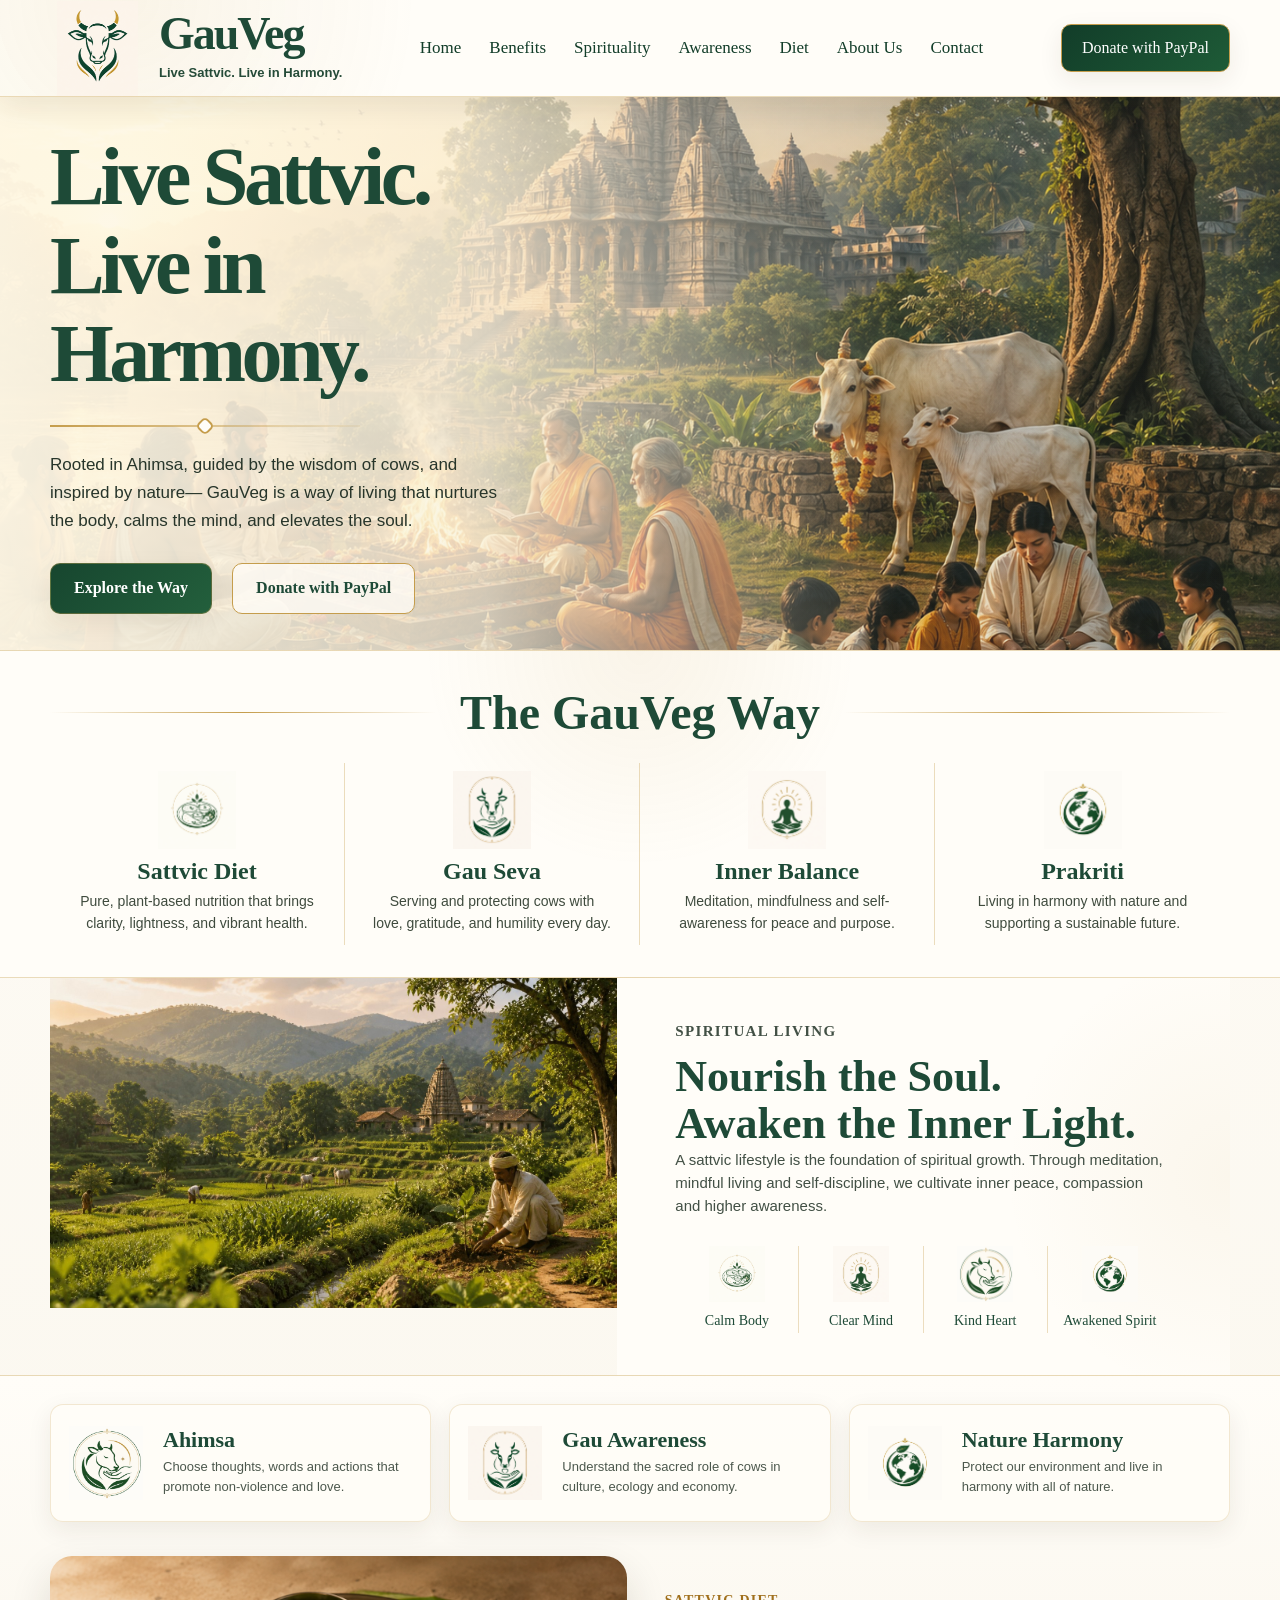
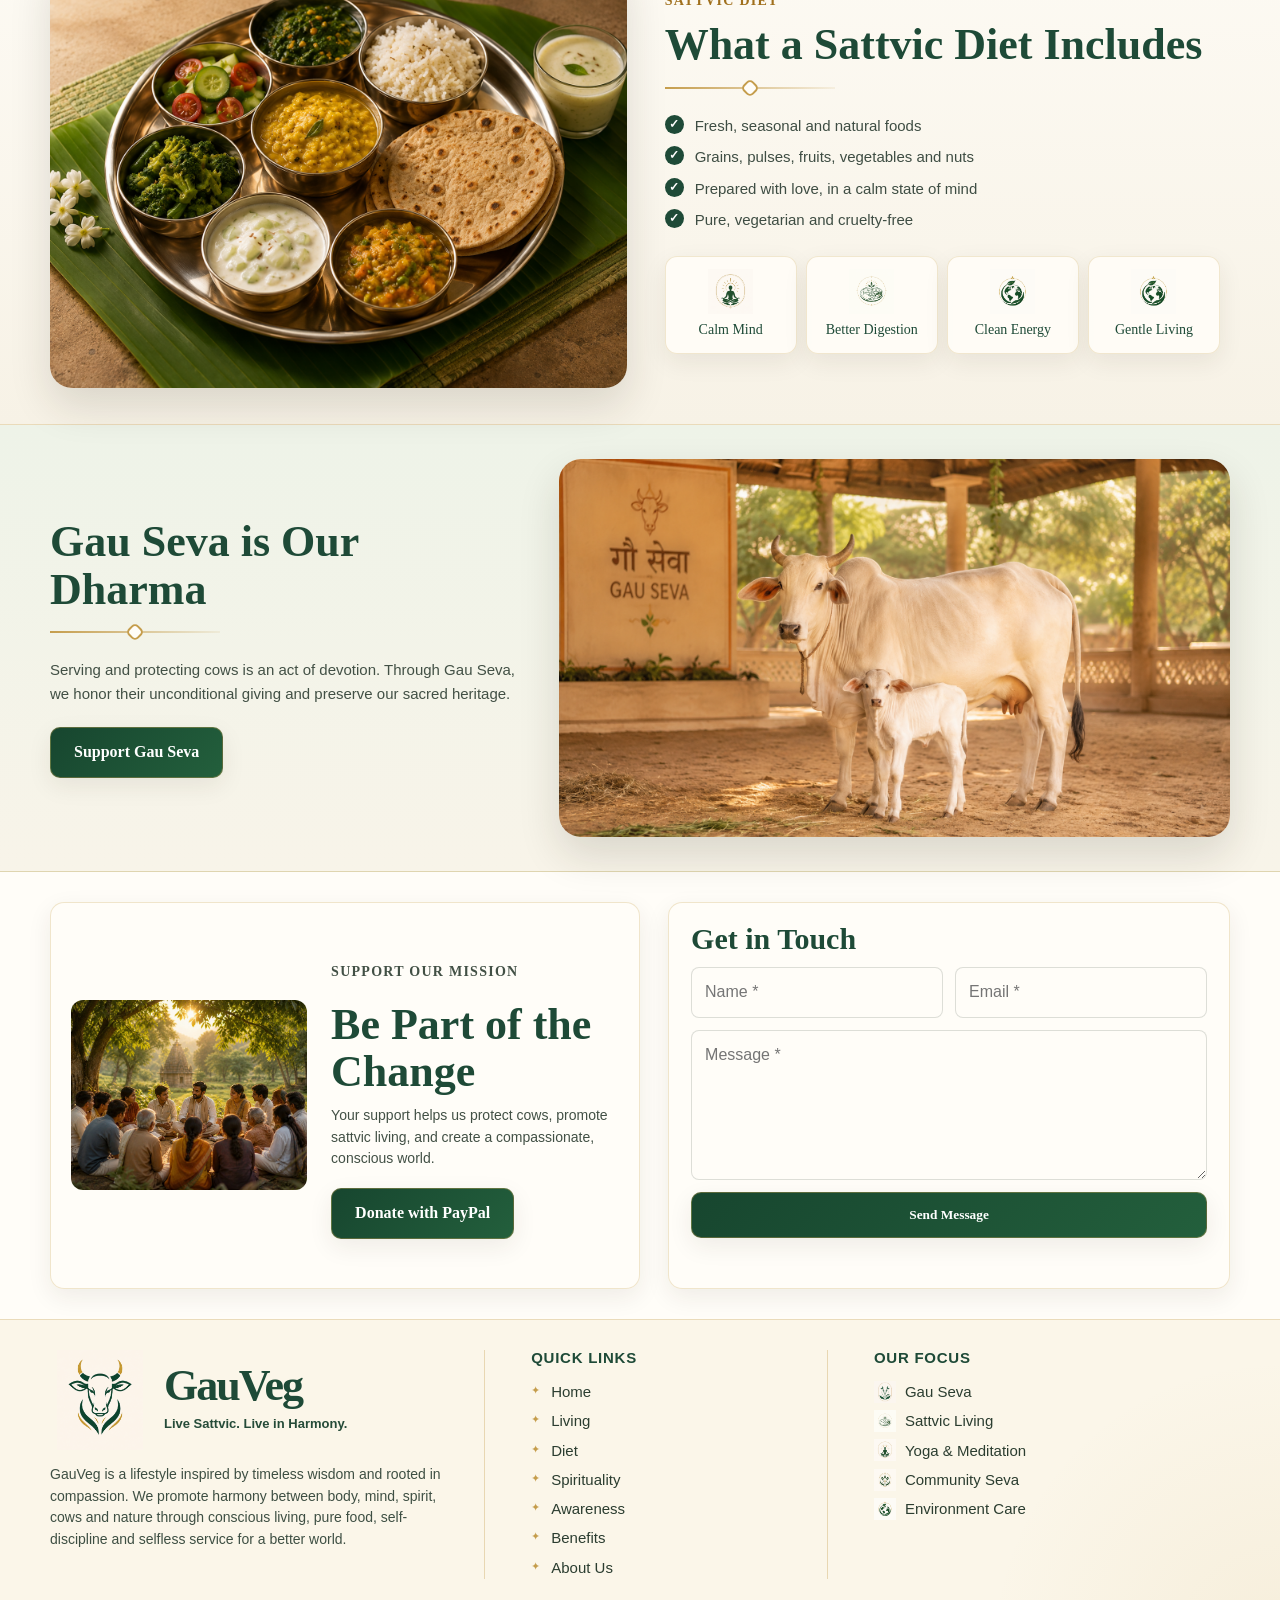
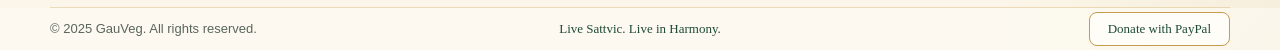
==== commit 2785ea47: "Update index.html" ====
--- a/index.html
+++ b/index.html
@@ -39,7 +39,7 @@
         <a href="#contact">Contact</a>
       </nav>
 
-      <a class="donate-nav" href="https://www.paypal.com/donate/?hosted_button_id=8T9EJ3S82WH7Y" target="_blank" rel="noopener">
+      <a class="donate-nav" href="https://www.paypal.com/donate/?hosted_button_id=N2Q2J8TVBKBF2">
         Donate with PayPal
       </a>
     </div>
@@ -63,7 +63,7 @@
 
           <div class="hero-actions">
             <a class="btn btn-primary" href="#benefits">Explore the Way</a>
-            <a class="btn btn-secondary" href="https://www.paypal.com/donate/?hosted_button_id=8T9EJ3S82WH7Y" target="_blank" rel="noopener">
+            <a class="btn btn-secondary" href="https://www.paypal.com/donate/?hosted_button_id=N2Q2J8TVBKBF2">
               Donate with PayPal
             </a>
           </div>
@@ -222,7 +222,7 @@
             we honor their unconditional giving and preserve our sacred heritage.
           </p>
 
-          <a class="btn btn-primary" href="https://www.paypal.com/donate/?hosted_button_id=8T9EJ3S82WH7Y" target="_blank" rel="noopener">
+          <a class="btn btn-primary" href="https://www.paypal.com/donate/?hosted_button_id=N2Q2J8TVBKBF2">
             Support Gau Seva
           </a>
         </div>
@@ -247,7 +247,7 @@
               Your support helps us protect cows, promote sattvic living,
               and create a compassionate, conscious world.
             </p>
-            <a class="btn btn-primary" href="https://www.paypal.com/donate/?hosted_button_id=8T9EJ3S82WH7Y" target="_blank" rel="noopener">
+            <a class="btn btn-primary" href="https://www.paypal.com/donate/?hosted_button_id=N2Q2J8TVBKBF2">
               Donate with PayPal
             </a>
           </div>
@@ -308,9 +308,9 @@
 
     <div class="footer-bottom">
       <div class="container footer-bottom-inner">
-        <p>© 2026 GauVeg. All rights reserved.</p>
+        <p>© 2025 GauVeg. All rights reserved.</p>
         <p>Live Sattvic. Live in Harmony.</p>
-        <a href="https://www.paypal.com/donate/?hosted_button_id=8T9EJ3S82WH7Y" target="_blank" rel="noopener">
+        <a href="https://www.paypal.com/donate/?hosted_button_id=N2Q2J8TVBKBF2">
           Donate with PayPal
         </a>
       </div>
